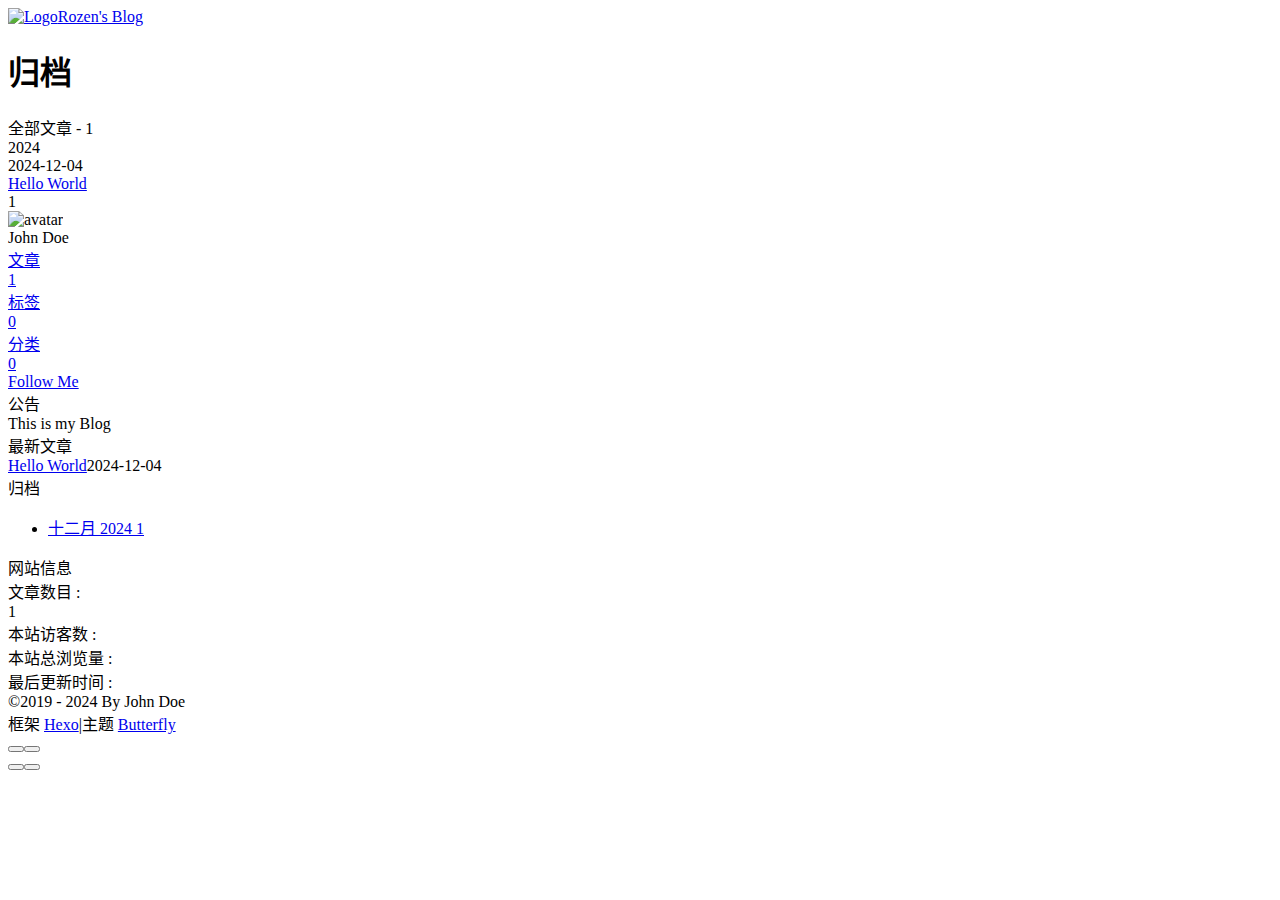
==== archives/index.html @ 4d7f140f "Site updated: 2024-12-05 16:55:54" ====
<!DOCTYPE html><html lang="zh-CN" data-theme="light"><head><meta charset="UTF-8"><meta http-equiv="X-UA-Compatible" content="IE=edge"><meta name="viewport" content="width=device-width, initial-scale=1.0,viewport-fit=cover"><title>归档 | Rozen's Blog</title><meta name="author" content="John Doe"><meta name="copyright" content="John Doe"><meta name="format-detection" content="telephone=no"><meta name="theme-color" content="#ffffff"><meta property="og:type" content="website">
<meta property="og:title" content="归档">
<meta property="og:url" content="https://rozenchen.github.io/archives/index.html">
<meta property="og:site_name" content="Rozen&#39;s Blog">
<meta property="og:locale" content="zh_CN">
<meta property="og:image" content="https://rozenchen.github.io/themes/butterfly/source/img/Rozen's%20icon.jpg">
<meta property="article:author" content="John Doe">
<meta name="twitter:card" content="summary">
<meta name="twitter:image" content="https://rozenchen.github.io/themes/butterfly/source/img/Rozen's%20icon.jpg"><link rel="shortcut icon" href="/img/favicon.png"><link rel="canonical" href="https://rozenchen.github.io/archives/index.html"><link rel="preconnect" href="//cdn.jsdelivr.net"/><link rel="preconnect" href="//busuanzi.ibruce.info"/><link rel="stylesheet" href="/css/index.css"><link rel="stylesheet" href="https://cdn.jsdelivr.net/npm/@fortawesome/fontawesome-free/css/all.min.css"><script>
    (() => {
      
    const saveToLocal = {
      set: (key, value, ttl) => {
        if (!ttl) return
        const expiry = Date.now() + ttl * 86400000
        localStorage.setItem(key, JSON.stringify({ value, expiry }))
      },
      get: key => {
        const itemStr = localStorage.getItem(key)
        if (!itemStr) return undefined
        const { value, expiry } = JSON.parse(itemStr)
        if (Date.now() > expiry) {
          localStorage.removeItem(key)
          return undefined
        }
        return value
      }
    }

    window.btf = {
      saveToLocal,
      getScript: (url, attr = {}) => new Promise((resolve, reject) => {
        const script = document.createElement('script')
        script.src = url
        script.async = true
        Object.entries(attr).forEach(([key, val]) => script.setAttribute(key, val))
        script.onload = script.onreadystatechange = () => {
          if (!script.readyState || /loaded|complete/.test(script.readyState)) resolve()
        }
        script.onerror = reject
        document.head.appendChild(script)
      }),
      getCSS: (url, id) => new Promise((resolve, reject) => {
        const link = document.createElement('link')
        link.rel = 'stylesheet'
        link.href = url
        if (id) link.id = id
        link.onload = link.onreadystatechange = () => {
          if (!link.readyState || /loaded|complete/.test(link.readyState)) resolve()
        }
        link.onerror = reject
        document.head.appendChild(link)
      }),
      addGlobalFn: (key, fn, name = false, parent = window) => {
        if (!false && key.startsWith('pjax')) return
        const globalFn = parent.globalFn || {}
        globalFn[key] = globalFn[key] || {}
        globalFn[key][name || Object.keys(globalFn[key]).length] = fn
        parent.globalFn = globalFn
      }
    }
  
      
      const activateDarkMode = () => {
        document.documentElement.setAttribute('data-theme', 'dark')
        if (document.querySelector('meta[name="theme-color"]') !== null) {
          document.querySelector('meta[name="theme-color"]').setAttribute('content', '#0d0d0d')
        }
      }
      const activateLightMode = () => {
        document.documentElement.setAttribute('data-theme', 'light')
        if (document.querySelector('meta[name="theme-color"]') !== null) {
          document.querySelector('meta[name="theme-color"]').setAttribute('content', '#ffffff')
        }
      }

      btf.activateDarkMode = activateDarkMode
      btf.activateLightMode = activateLightMode

      const theme = saveToLocal.get('theme')
    
          theme === 'dark' ? activateDarkMode() : theme === 'light' ? activateLightMode() : null
        
      
      const asideStatus = saveToLocal.get('aside-status')
      if (asideStatus !== undefined) {
        document.documentElement.classList.toggle('hide-aside', asideStatus === 'hide')
      }
    
      
    const detectApple = () => {
      if (/iPad|iPhone|iPod|Macintosh/.test(navigator.userAgent)) {
        document.documentElement.classList.add('apple')
      }
    }
    detectApple()
  
    })()
  </script><script>const GLOBAL_CONFIG = {
  root: '/',
  algolia: undefined,
  localSearch: undefined,
  translate: undefined,
  highlight: {"plugin":"highlight.js","highlightCopy":true,"highlightLang":true,"highlightHeightLimit":false,"highlightFullpage":false,"highlightMacStyle":false},
  copy: {
    success: '复制成功',
    error: '复制失败',
    noSupport: '浏览器不支持'
  },
  relativeDate: {
    homepage: false,
    post: false
  },
  runtime: '',
  dateSuffix: {
    just: '刚刚',
    min: '分钟前',
    hour: '小时前',
    day: '天前',
    month: '个月前'
  },
  copyright: undefined,
  lightbox: 'null',
  Snackbar: undefined,
  infinitegrid: {
    js: 'https://cdn.jsdelivr.net/npm/@egjs/infinitegrid/dist/infinitegrid.min.js',
    buttonText: '加载更多'
  },
  isPhotoFigcaption: false,
  islazyload: false,
  isAnchor: false,
  percent: {
    toc: true,
    rightside: false,
  },
  autoDarkmode: false
}</script><script id="config-diff">var GLOBAL_CONFIG_SITE = {
  title: '归档',
  isPost: false,
  isHome: false,
  isHighlightShrink: false,
  isToc: false,
  isShuoshuo: false
}</script><meta name="generator" content="Hexo 7.3.0"><link rel="alternate" href="/atom.xml" title="Rozen's Blog" type="application/atom+xml">
</head><body><div class="page" id="body-wrap"><header class="not-home-page" id="page-header"><nav id="nav"><span id="blog-info"><a class="nav-site-title" href="/"><img class="site-icon" src="/themes/butterfly/source/img/Rozen's%20icon.jpg" alt="Logo"><span class="site-name">Rozen's Blog</span></a></span><div id="menus"></div></nav><div id="page-site-info"><h1 id="site-title">归档</h1></div></header><main class="layout" id="content-inner"><div id="archive"><div class="article-sort-title">全部文章 - 1</div><div class="article-sort"><div class="article-sort-item year">2024</div><div class="article-sort-item no-article-cover"><div class="article-sort-item-info"><div class="article-sort-item-time"><i class="far fa-calendar-alt"></i><time class="post-meta-date-created" datetime="2024-12-04T11:48:15.079Z" title="发表于 2024-12-04 19:48:15">2024-12-04</time></div><a class="article-sort-item-title" href="/2024/12/04/hello-world/" title="Hello World">Hello World</a></div></div></div><nav id="pagination"><div class="pagination"><span class="page-number current">1</span></div></nav></div><div class="aside-content" id="aside-content"><div class="card-widget card-info text-center"><div class="avatar-img"><img src="/themes/butterfly/source/img/Rozen's%20icon.jpg" onerror="this.onerror=null;this.src='/img/friend_404.gif'" alt="avatar"/></div><div class="author-info-name">John Doe</div><div class="author-info-description"></div><div class="site-data"><a href="/archives/"><div class="headline">文章</div><div class="length-num">1</div></a><a href="/tags/"><div class="headline">标签</div><div class="length-num">0</div></a><a href="/categories/"><div class="headline">分类</div><div class="length-num">0</div></a></div><a id="card-info-btn" target="_blank" rel="noopener" href="https://github.com/xxxxxx"><i class="fab fa-github"></i><span>Follow Me</span></a></div><div class="card-widget card-announcement"><div class="item-headline"><i class="fas fa-bullhorn fa-shake"></i><span>公告</span></div><div class="announcement_content">This is my Blog</div></div><div class="sticky_layout"><div class="card-widget card-recent-post"><div class="item-headline"><i class="fas fa-history"></i><span>最新文章</span></div><div class="aside-list"><div class="aside-list-item no-cover"><div class="content"><a class="title" href="/2024/12/04/hello-world/" title="Hello World">Hello World</a><time datetime="2024-12-04T11:48:15.079Z" title="发表于 2024-12-04 19:48:15">2024-12-04</time></div></div></div></div><div class="card-widget card-archives">
    <div class="item-headline">
      <i class="fas fa-archive"></i>
      <span>归档</span>
      
    </div>
    <ul class="card-archive-list">
  
      <li class="card-archive-list-item">
        <a class="card-archive-list-link" href="/archives/2024/12/">
          <span class="card-archive-list-date">十二月 2024</span>
          <span class="card-archive-list-count">1</span>
        </a>
      </li>
    </ul></div><div class="card-widget card-webinfo"><div class="item-headline"><i class="fas fa-chart-line"></i><span>网站信息</span></div><div class="webinfo"><div class="webinfo-item"><div class="item-name">文章数目 :</div><div class="item-count">1</div></div><div class="webinfo-item"><div class="item-name">本站访客数 :</div><div class="item-count" id="busuanzi_value_site_uv"><i class="fa-solid fa-spinner fa-spin"></i></div></div><div class="webinfo-item"><div class="item-name">本站总浏览量 :</div><div class="item-count" id="busuanzi_value_site_pv"><i class="fa-solid fa-spinner fa-spin"></i></div></div><div class="webinfo-item"><div class="item-name">最后更新时间 :</div><div class="item-count" id="last-push-date" data-lastPushDate="2024-12-05T08:55:54.262Z"><i class="fa-solid fa-spinner fa-spin"></i></div></div></div></div></div></div></main><footer id="footer"><div id="footer-wrap"><div class="copyright">&copy;2019 - 2024 By John Doe</div><div class="framework-info"><span>框架 </span><a target="_blank" rel="noopener" href="https://hexo.io">Hexo</a><span class="footer-separator">|</span><span>主题 </span><a target="_blank" rel="noopener" href="https://github.com/jerryc127/hexo-theme-butterfly">Butterfly</a></div></div></footer></div><div id="rightside"><div id="rightside-config-hide"><button id="darkmode" type="button" title="日间和夜间模式切换"><i class="fas fa-adjust"></i></button><button id="hide-aside-btn" type="button" title="单栏和双栏切换"><i class="fas fa-arrows-alt-h"></i></button></div><div id="rightside-config-show"><button id="rightside-config" type="button" title="设置"><i class="fas fa-cog fa-spin"></i></button><button id="go-up" type="button" title="回到顶部"><span class="scroll-percent"></span><i class="fas fa-arrow-up"></i></button></div></div><div><script src="/js/utils.js"></script><script src="/js/main.js"></script><div class="js-pjax"></div><script async data-pjax src="//busuanzi.ibruce.info/busuanzi/2.3/busuanzi.pure.mini.js"></script></div></body></html>
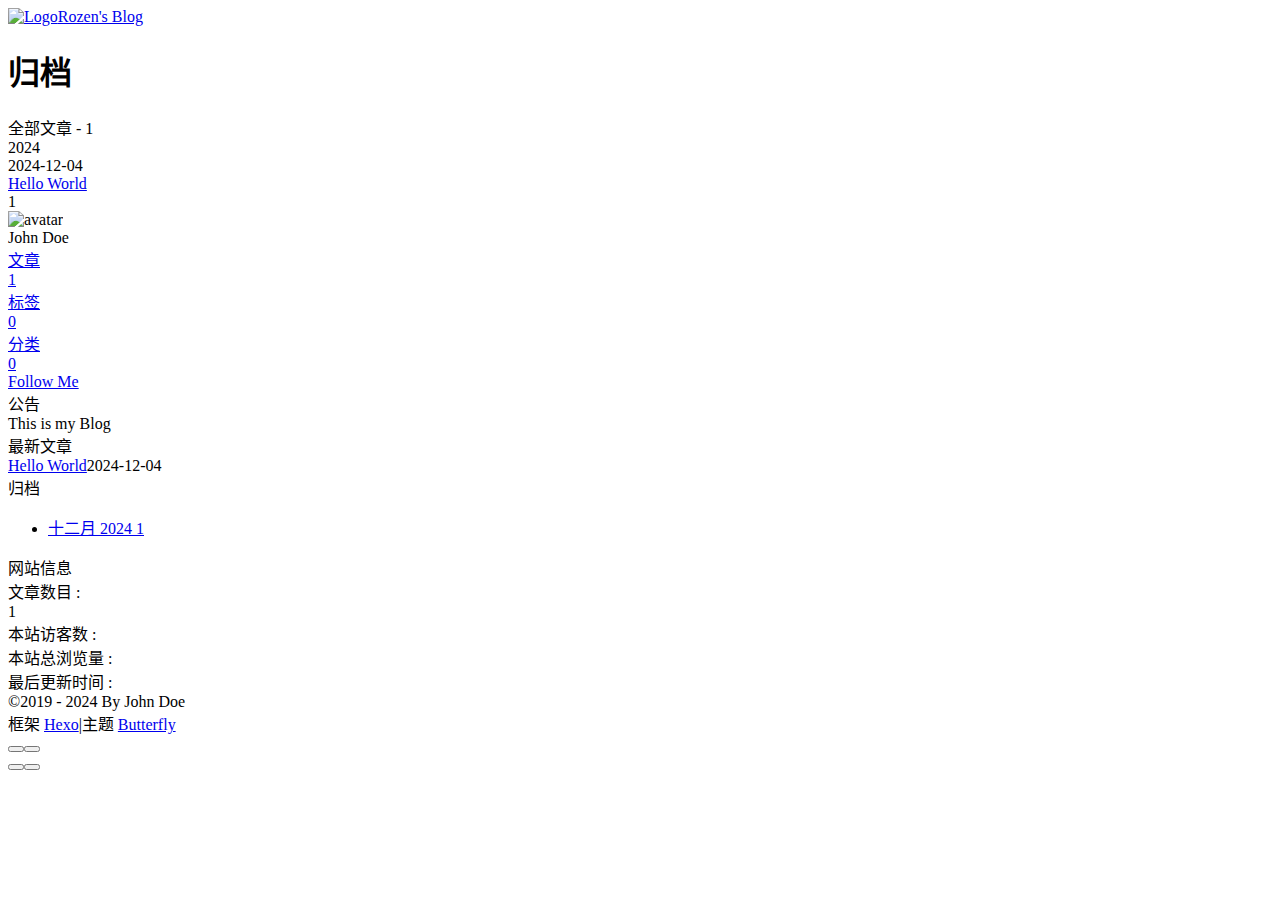
==== commit 0d7888b4: "Site updated: 2024-12-05 16:57:57" ====
--- a/archives/index.html
+++ b/archives/index.html
@@ -1,12 +1,12 @@
 <!DOCTYPE html><html lang="zh-CN" data-theme="light"><head><meta charset="UTF-8"><meta http-equiv="X-UA-Compatible" content="IE=edge"><meta name="viewport" content="width=device-width, initial-scale=1.0,viewport-fit=cover"><title>归档 | Rozen's Blog</title><meta name="author" content="John Doe"><meta name="copyright" content="John Doe"><meta name="format-detection" content="telephone=no"><meta name="theme-color" content="#ffffff"><meta property="og:type" content="website">
 <meta property="og:title" content="归档">
-<meta property="og:url" content="https://rozenchen.github.io/archives/index.html">
+<meta property="og:url" content="https://r0zenchen.github.io/archives/index.html">
 <meta property="og:site_name" content="Rozen&#39;s Blog">
 <meta property="og:locale" content="zh_CN">
-<meta property="og:image" content="https://rozenchen.github.io/themes/butterfly/source/img/Rozen's%20icon.jpg">
+<meta property="og:image" content="https://r0zenchen.github.io/themes/butterfly/source/img/Rozen's%20icon.jpg">
 <meta property="article:author" content="John Doe">
 <meta name="twitter:card" content="summary">
-<meta name="twitter:image" content="https://rozenchen.github.io/themes/butterfly/source/img/Rozen's%20icon.jpg"><link rel="shortcut icon" href="/img/favicon.png"><link rel="canonical" href="https://rozenchen.github.io/archives/index.html"><link rel="preconnect" href="//cdn.jsdelivr.net"/><link rel="preconnect" href="//busuanzi.ibruce.info"/><link rel="stylesheet" href="/css/index.css"><link rel="stylesheet" href="https://cdn.jsdelivr.net/npm/@fortawesome/fontawesome-free/css/all.min.css"><script>
+<meta name="twitter:image" content="https://r0zenchen.github.io/themes/butterfly/source/img/Rozen's%20icon.jpg"><link rel="shortcut icon" href="/img/favicon.png"><link rel="canonical" href="https://r0zenchen.github.io/archives/index.html"><link rel="preconnect" href="//cdn.jsdelivr.net"/><link rel="preconnect" href="//busuanzi.ibruce.info"/><link rel="stylesheet" href="/css/index.css"><link rel="stylesheet" href="https://cdn.jsdelivr.net/npm/@fortawesome/fontawesome-free/css/all.min.css"><script>
     (() => {
       
     const saveToLocal = {
@@ -156,4 +156,4 @@
           <span class="card-archive-list-count">1</span>
         </a>
       </li>
-    </ul></div><div class="card-widget card-webinfo"><div class="item-headline"><i class="fas fa-chart-line"></i><span>网站信息</span></div><div class="webinfo"><div class="webinfo-item"><div class="item-name">文章数目 :</div><div class="item-count">1</div></div><div class="webinfo-item"><div class="item-name">本站访客数 :</div><div class="item-count" id="busuanzi_value_site_uv"><i class="fa-solid fa-spinner fa-spin"></i></div></div><div class="webinfo-item"><div class="item-name">本站总浏览量 :</div><div class="item-count" id="busuanzi_value_site_pv"><i class="fa-solid fa-spinner fa-spin"></i></div></div><div class="webinfo-item"><div class="item-name">最后更新时间 :</div><div class="item-count" id="last-push-date" data-lastPushDate="2024-12-05T08:55:54.262Z"><i class="fa-solid fa-spinner fa-spin"></i></div></div></div></div></div></div></main><footer id="footer"><div id="footer-wrap"><div class="copyright">&copy;2019 - 2024 By John Doe</div><div class="framework-info"><span>框架 </span><a target="_blank" rel="noopener" href="https://hexo.io">Hexo</a><span class="footer-separator">|</span><span>主题 </span><a target="_blank" rel="noopener" href="https://github.com/jerryc127/hexo-theme-butterfly">Butterfly</a></div></div></footer></div><div id="rightside"><div id="rightside-config-hide"><button id="darkmode" type="button" title="日间和夜间模式切换"><i class="fas fa-adjust"></i></button><button id="hide-aside-btn" type="button" title="单栏和双栏切换"><i class="fas fa-arrows-alt-h"></i></button></div><div id="rightside-config-show"><button id="rightside-config" type="button" title="设置"><i class="fas fa-cog fa-spin"></i></button><button id="go-up" type="button" title="回到顶部"><span class="scroll-percent"></span><i class="fas fa-arrow-up"></i></button></div></div><div><script src="/js/utils.js"></script><script src="/js/main.js"></script><div class="js-pjax"></div><script async data-pjax src="//busuanzi.ibruce.info/busuanzi/2.3/busuanzi.pure.mini.js"></script></div></body></html>+    </ul></div><div class="card-widget card-webinfo"><div class="item-headline"><i class="fas fa-chart-line"></i><span>网站信息</span></div><div class="webinfo"><div class="webinfo-item"><div class="item-name">文章数目 :</div><div class="item-count">1</div></div><div class="webinfo-item"><div class="item-name">本站访客数 :</div><div class="item-count" id="busuanzi_value_site_uv"><i class="fa-solid fa-spinner fa-spin"></i></div></div><div class="webinfo-item"><div class="item-name">本站总浏览量 :</div><div class="item-count" id="busuanzi_value_site_pv"><i class="fa-solid fa-spinner fa-spin"></i></div></div><div class="webinfo-item"><div class="item-name">最后更新时间 :</div><div class="item-count" id="last-push-date" data-lastPushDate="2024-12-05T08:57:57.002Z"><i class="fa-solid fa-spinner fa-spin"></i></div></div></div></div></div></div></main><footer id="footer"><div id="footer-wrap"><div class="copyright">&copy;2019 - 2024 By John Doe</div><div class="framework-info"><span>框架 </span><a target="_blank" rel="noopener" href="https://hexo.io">Hexo</a><span class="footer-separator">|</span><span>主题 </span><a target="_blank" rel="noopener" href="https://github.com/jerryc127/hexo-theme-butterfly">Butterfly</a></div></div></footer></div><div id="rightside"><div id="rightside-config-hide"><button id="darkmode" type="button" title="日间和夜间模式切换"><i class="fas fa-adjust"></i></button><button id="hide-aside-btn" type="button" title="单栏和双栏切换"><i class="fas fa-arrows-alt-h"></i></button></div><div id="rightside-config-show"><button id="rightside-config" type="button" title="设置"><i class="fas fa-cog fa-spin"></i></button><button id="go-up" type="button" title="回到顶部"><span class="scroll-percent"></span><i class="fas fa-arrow-up"></i></button></div></div><div><script src="/js/utils.js"></script><script src="/js/main.js"></script><div class="js-pjax"></div><script async data-pjax src="//busuanzi.ibruce.info/busuanzi/2.3/busuanzi.pure.mini.js"></script></div></body></html>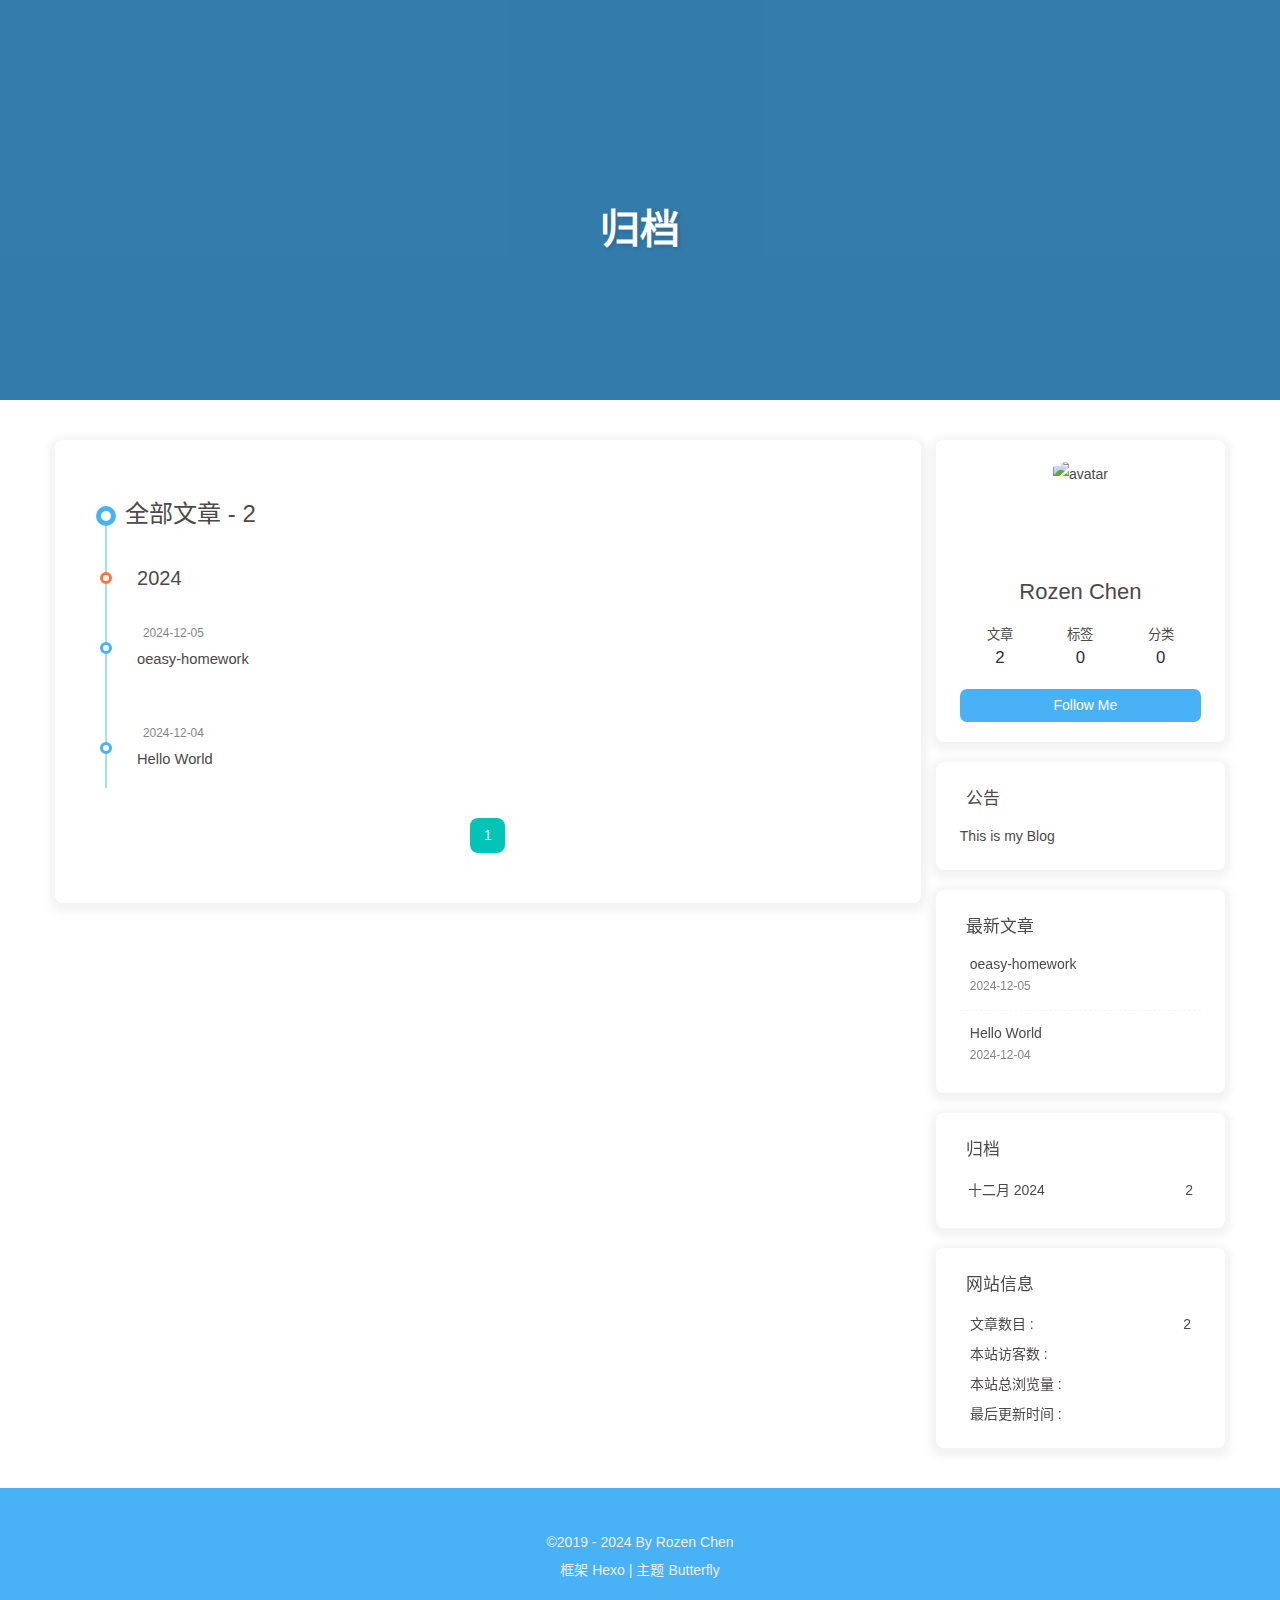
==== commit 4d2ce200: "Site updated: 2024-12-05 19:36:18" ====
--- a/archives/index.html
+++ b/archives/index.html
@@ -1,12 +1,12 @@
-<!DOCTYPE html><html lang="zh-CN" data-theme="light"><head><meta charset="UTF-8"><meta http-equiv="X-UA-Compatible" content="IE=edge"><meta name="viewport" content="width=device-width, initial-scale=1.0,viewport-fit=cover"><title>归档 | Rozen's Blog</title><meta name="author" content="John Doe"><meta name="copyright" content="John Doe"><meta name="format-detection" content="telephone=no"><meta name="theme-color" content="#ffffff"><meta property="og:type" content="website">
+<!DOCTYPE html><html lang="zh-CN" data-theme="light"><head><meta charset="UTF-8"><meta http-equiv="X-UA-Compatible" content="IE=edge"><meta name="viewport" content="width=device-width, initial-scale=1.0,viewport-fit=cover"><title>归档 | Rozen's Blog</title><meta name="author" content="Rozen Chen"><meta name="copyright" content="Rozen Chen"><meta name="format-detection" content="telephone=no"><meta name="theme-color" content="#ffffff"><meta property="og:type" content="website">
 <meta property="og:title" content="归档">
 <meta property="og:url" content="https://r0zenchen.github.io/archives/index.html">
 <meta property="og:site_name" content="Rozen&#39;s Blog">
 <meta property="og:locale" content="zh_CN">
-<meta property="og:image" content="https://r0zenchen.github.io/themes/butterfly/source/img/Rozen's%20icon.jpg">
-<meta property="article:author" content="John Doe">
+<meta property="og:image" content="https://r0zenchen.github.io/img/Rozen-icon.png">
+<meta property="article:author" content="Rozen Chen">
 <meta name="twitter:card" content="summary">
-<meta name="twitter:image" content="https://r0zenchen.github.io/themes/butterfly/source/img/Rozen's%20icon.jpg"><link rel="shortcut icon" href="/img/favicon.png"><link rel="canonical" href="https://r0zenchen.github.io/archives/index.html"><link rel="preconnect" href="//cdn.jsdelivr.net"/><link rel="preconnect" href="//busuanzi.ibruce.info"/><link rel="stylesheet" href="/css/index.css"><link rel="stylesheet" href="https://cdn.jsdelivr.net/npm/@fortawesome/fontawesome-free/css/all.min.css"><script>
+<meta name="twitter:image" content="https://r0zenchen.github.io/img/Rozen-icon.png"><link rel="shortcut icon" href="/img/favicon.ico"><link rel="canonical" href="https://r0zenchen.github.io/archives/index.html"><link rel="preconnect" href="//cdn.jsdelivr.net"/><link rel="preconnect" href="//busuanzi.ibruce.info"/><link rel="stylesheet" href="/css/index.css"><link rel="stylesheet" href="https://cdn.jsdelivr.net/npm/@fortawesome/fontawesome-free/css/all.min.css"><script>
     (() => {
       
     const saveToLocal = {
@@ -142,7 +142,7 @@
   isToc: false,
   isShuoshuo: false
 }</script><meta name="generator" content="Hexo 7.3.0"><link rel="alternate" href="/atom.xml" title="Rozen's Blog" type="application/atom+xml">
-</head><body><div class="page" id="body-wrap"><header class="not-home-page" id="page-header"><nav id="nav"><span id="blog-info"><a class="nav-site-title" href="/"><img class="site-icon" src="/themes/butterfly/source/img/Rozen's%20icon.jpg" alt="Logo"><span class="site-name">Rozen's Blog</span></a></span><div id="menus"></div></nav><div id="page-site-info"><h1 id="site-title">归档</h1></div></header><main class="layout" id="content-inner"><div id="archive"><div class="article-sort-title">全部文章 - 1</div><div class="article-sort"><div class="article-sort-item year">2024</div><div class="article-sort-item no-article-cover"><div class="article-sort-item-info"><div class="article-sort-item-time"><i class="far fa-calendar-alt"></i><time class="post-meta-date-created" datetime="2024-12-04T11:48:15.079Z" title="发表于 2024-12-04 19:48:15">2024-12-04</time></div><a class="article-sort-item-title" href="/2024/12/04/hello-world/" title="Hello World">Hello World</a></div></div></div><nav id="pagination"><div class="pagination"><span class="page-number current">1</span></div></nav></div><div class="aside-content" id="aside-content"><div class="card-widget card-info text-center"><div class="avatar-img"><img src="/themes/butterfly/source/img/Rozen's%20icon.jpg" onerror="this.onerror=null;this.src='/img/friend_404.gif'" alt="avatar"/></div><div class="author-info-name">John Doe</div><div class="author-info-description"></div><div class="site-data"><a href="/archives/"><div class="headline">文章</div><div class="length-num">1</div></a><a href="/tags/"><div class="headline">标签</div><div class="length-num">0</div></a><a href="/categories/"><div class="headline">分类</div><div class="length-num">0</div></a></div><a id="card-info-btn" target="_blank" rel="noopener" href="https://github.com/xxxxxx"><i class="fab fa-github"></i><span>Follow Me</span></a></div><div class="card-widget card-announcement"><div class="item-headline"><i class="fas fa-bullhorn fa-shake"></i><span>公告</span></div><div class="announcement_content">This is my Blog</div></div><div class="sticky_layout"><div class="card-widget card-recent-post"><div class="item-headline"><i class="fas fa-history"></i><span>最新文章</span></div><div class="aside-list"><div class="aside-list-item no-cover"><div class="content"><a class="title" href="/2024/12/04/hello-world/" title="Hello World">Hello World</a><time datetime="2024-12-04T11:48:15.079Z" title="发表于 2024-12-04 19:48:15">2024-12-04</time></div></div></div></div><div class="card-widget card-archives">
+</head><body><div class="page" id="body-wrap"><header class="not-home-page" id="page-header"><nav id="nav"><span id="blog-info"><a class="nav-site-title" href="/"><img class="site-icon" src="/img/Rozen-icon.png" alt="Logo"><span class="site-name">Rozen's Blog</span></a></span><div id="menus"></div></nav><div id="page-site-info"><h1 id="site-title">归档</h1></div></header><main class="layout" id="content-inner"><div id="archive"><div class="article-sort-title">全部文章 - 2</div><div class="article-sort"><div class="article-sort-item year">2024</div><div class="article-sort-item no-article-cover"><div class="article-sort-item-info"><div class="article-sort-item-time"><i class="far fa-calendar-alt"></i><time class="post-meta-date-created" datetime="2024-12-05T11:25:23.000Z" title="发表于 2024-12-05 19:25:23">2024-12-05</time></div><a class="article-sort-item-title" href="/2024/12/05/oeasy-homework/" title="oeasy-homework">oeasy-homework</a></div></div><div class="article-sort-item no-article-cover"><div class="article-sort-item-info"><div class="article-sort-item-time"><i class="far fa-calendar-alt"></i><time class="post-meta-date-created" datetime="2024-12-04T11:48:15.079Z" title="发表于 2024-12-04 19:48:15">2024-12-04</time></div><a class="article-sort-item-title" href="/2024/12/04/hello-world/" title="Hello World">Hello World</a></div></div></div><nav id="pagination"><div class="pagination"><span class="page-number current">1</span></div></nav></div><div class="aside-content" id="aside-content"><div class="card-widget card-info text-center"><div class="avatar-img"><img src="/img/Rozen-icon.png" onerror="this.onerror=null;this.src='/img/friend_404.gif'" alt="avatar"/></div><div class="author-info-name">Rozen Chen</div><div class="author-info-description"></div><div class="site-data"><a href="/archives/"><div class="headline">文章</div><div class="length-num">2</div></a><a href="/tags/"><div class="headline">标签</div><div class="length-num">0</div></a><a href="/categories/"><div class="headline">分类</div><div class="length-num">0</div></a></div><a id="card-info-btn" target="_blank" rel="noopener" href="https://github.com/R0zenChen"><i class="fab fa-github"></i><span>Follow Me</span></a></div><div class="card-widget card-announcement"><div class="item-headline"><i class="fas fa-bullhorn fa-shake"></i><span>公告</span></div><div class="announcement_content">This is my Blog</div></div><div class="sticky_layout"><div class="card-widget card-recent-post"><div class="item-headline"><i class="fas fa-history"></i><span>最新文章</span></div><div class="aside-list"><div class="aside-list-item no-cover"><div class="content"><a class="title" href="/2024/12/05/oeasy-homework/" title="oeasy-homework">oeasy-homework</a><time datetime="2024-12-05T11:25:23.000Z" title="发表于 2024-12-05 19:25:23">2024-12-05</time></div></div><div class="aside-list-item no-cover"><div class="content"><a class="title" href="/2024/12/04/hello-world/" title="Hello World">Hello World</a><time datetime="2024-12-04T11:48:15.079Z" title="发表于 2024-12-04 19:48:15">2024-12-04</time></div></div></div></div><div class="card-widget card-archives">
     <div class="item-headline">
       <i class="fas fa-archive"></i>
       <span>归档</span>
@@ -153,7 +153,7 @@
       <li class="card-archive-list-item">
         <a class="card-archive-list-link" href="/archives/2024/12/">
           <span class="card-archive-list-date">十二月 2024</span>
-          <span class="card-archive-list-count">1</span>
+          <span class="card-archive-list-count">2</span>
         </a>
       </li>
-    </ul></div><div class="card-widget card-webinfo"><div class="item-headline"><i class="fas fa-chart-line"></i><span>网站信息</span></div><div class="webinfo"><div class="webinfo-item"><div class="item-name">文章数目 :</div><div class="item-count">1</div></div><div class="webinfo-item"><div class="item-name">本站访客数 :</div><div class="item-count" id="busuanzi_value_site_uv"><i class="fa-solid fa-spinner fa-spin"></i></div></div><div class="webinfo-item"><div class="item-name">本站总浏览量 :</div><div class="item-count" id="busuanzi_value_site_pv"><i class="fa-solid fa-spinner fa-spin"></i></div></div><div class="webinfo-item"><div class="item-name">最后更新时间 :</div><div class="item-count" id="last-push-date" data-lastPushDate="2024-12-05T08:57:57.002Z"><i class="fa-solid fa-spinner fa-spin"></i></div></div></div></div></div></div></main><footer id="footer"><div id="footer-wrap"><div class="copyright">&copy;2019 - 2024 By John Doe</div><div class="framework-info"><span>框架 </span><a target="_blank" rel="noopener" href="https://hexo.io">Hexo</a><span class="footer-separator">|</span><span>主题 </span><a target="_blank" rel="noopener" href="https://github.com/jerryc127/hexo-theme-butterfly">Butterfly</a></div></div></footer></div><div id="rightside"><div id="rightside-config-hide"><button id="darkmode" type="button" title="日间和夜间模式切换"><i class="fas fa-adjust"></i></button><button id="hide-aside-btn" type="button" title="单栏和双栏切换"><i class="fas fa-arrows-alt-h"></i></button></div><div id="rightside-config-show"><button id="rightside-config" type="button" title="设置"><i class="fas fa-cog fa-spin"></i></button><button id="go-up" type="button" title="回到顶部"><span class="scroll-percent"></span><i class="fas fa-arrow-up"></i></button></div></div><div><script src="/js/utils.js"></script><script src="/js/main.js"></script><div class="js-pjax"></div><script async data-pjax src="//busuanzi.ibruce.info/busuanzi/2.3/busuanzi.pure.mini.js"></script></div></body></html>+    </ul></div><div class="card-widget card-webinfo"><div class="item-headline"><i class="fas fa-chart-line"></i><span>网站信息</span></div><div class="webinfo"><div class="webinfo-item"><div class="item-name">文章数目 :</div><div class="item-count">2</div></div><div class="webinfo-item"><div class="item-name">本站访客数 :</div><div class="item-count" id="busuanzi_value_site_uv"><i class="fa-solid fa-spinner fa-spin"></i></div></div><div class="webinfo-item"><div class="item-name">本站总浏览量 :</div><div class="item-count" id="busuanzi_value_site_pv"><i class="fa-solid fa-spinner fa-spin"></i></div></div><div class="webinfo-item"><div class="item-name">最后更新时间 :</div><div class="item-count" id="last-push-date" data-lastPushDate="2024-12-05T11:35:55.700Z"><i class="fa-solid fa-spinner fa-spin"></i></div></div></div></div></div></div></main><footer id="footer"><div id="footer-wrap"><div class="copyright">&copy;2019 - 2024 By Rozen Chen</div><div class="framework-info"><span>框架 </span><a target="_blank" rel="noopener" href="https://hexo.io">Hexo</a><span class="footer-separator">|</span><span>主题 </span><a target="_blank" rel="noopener" href="https://github.com/jerryc127/hexo-theme-butterfly">Butterfly</a></div></div></footer></div><div id="rightside"><div id="rightside-config-hide"><button id="darkmode" type="button" title="日间和夜间模式切换"><i class="fas fa-adjust"></i></button><button id="hide-aside-btn" type="button" title="单栏和双栏切换"><i class="fas fa-arrows-alt-h"></i></button></div><div id="rightside-config-show"><button id="rightside-config" type="button" title="设置"><i class="fas fa-cog fa-spin"></i></button><button id="go-up" type="button" title="回到顶部"><span class="scroll-percent"></span><i class="fas fa-arrow-up"></i></button></div></div><div><script src="/js/utils.js"></script><script src="/js/main.js"></script><div class="js-pjax"></div><script async data-pjax src="//busuanzi.ibruce.info/busuanzi/2.3/busuanzi.pure.mini.js"></script></div></body></html>